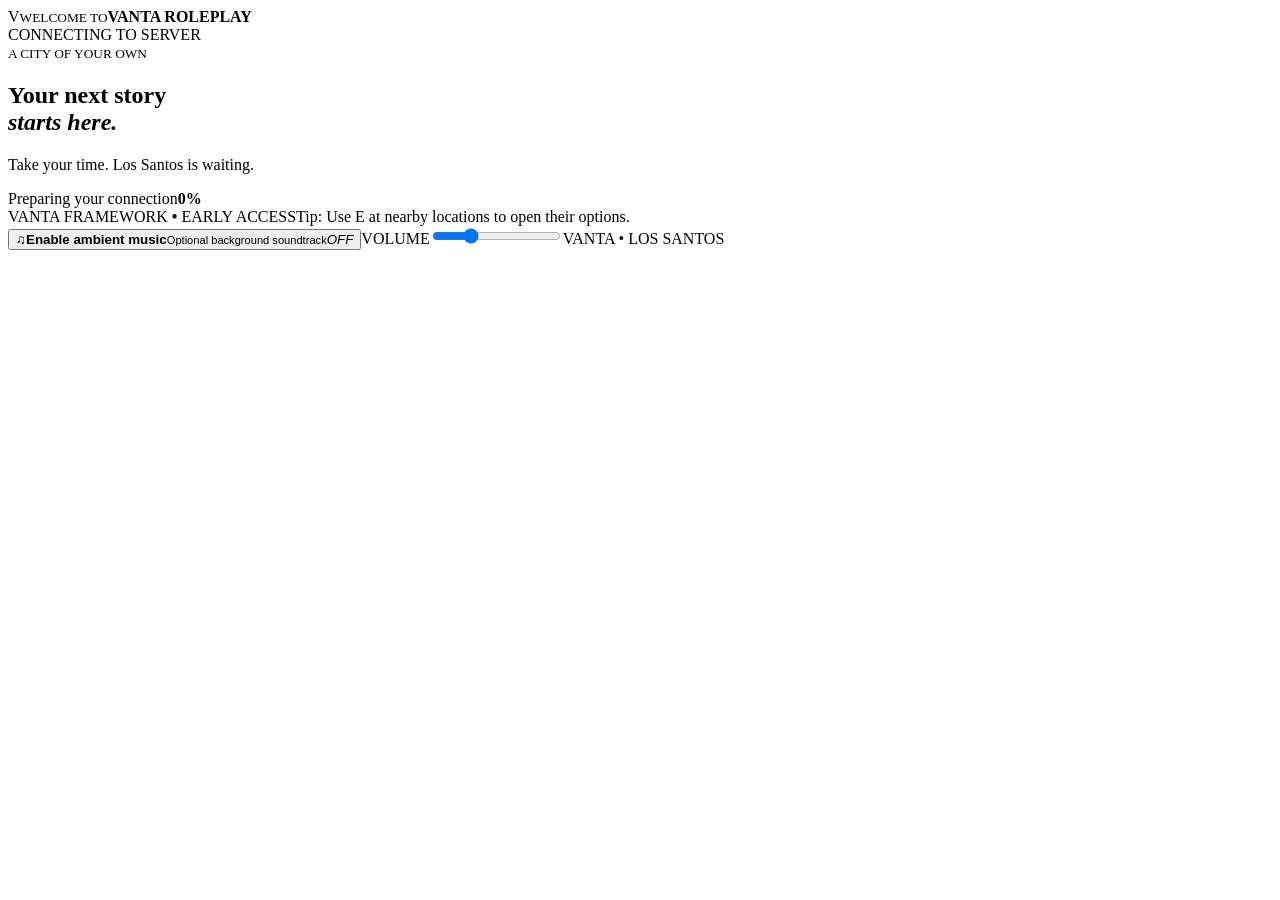
==== vanta-loading/html/index.html @ 1af14640 "Add Vanta branded loading screen with optional ambient music" ====
<!doctype html><html lang="en"><head><meta charset="utf-8"><meta name="viewport" content="width=device-width,initial-scale=1"><title>Vanta Roleplay</title><link rel="stylesheet" href="style.css"></head><body>
<div class="backdrop"><div class="orb orb-one"></div><div class="orb orb-two"></div><div class="grid"></div></div>
<main class="layout">
<header><div class="brand"><span class="mark">V</span><span><small>WELCOME TO</small><strong>VANTA ROLEPLAY</strong></span></div><span class="online"><i></i> CONNECTING TO SERVER</span></header>
<section class="hero"><small class="eyebrow">A CITY OF YOUR OWN</small><h1>Your next story<br><em>starts here.</em></h1><p>Take your time. Los Santos is waiting.</p></section>
<section class="load-card"><div class="load-top"><span id="status">Preparing your connection</span><strong id="percent">0%</strong></div><div class="track"><i id="fill"></i></div><div class="load-bottom"><span>VANTA FRAMEWORK <b>•</b> EARLY ACCESS</span><span id="tip">Tip: Use E at nearby locations to open their options.</span></div></section>
<footer><button id="music"><span class="music-icon">♫</span><span><b id="musicLabel">Enable ambient music</b><small>Optional background soundtrack</small></span><i id="musicToggle">OFF</i></button><label class="volume"><span>VOLUME</span><input id="volume" type="range" min="0" max="100" value="28"></label><span class="version">VANTA • LOS SANTOS</span></footer>
</main><script src="app.js"></script></body></html>
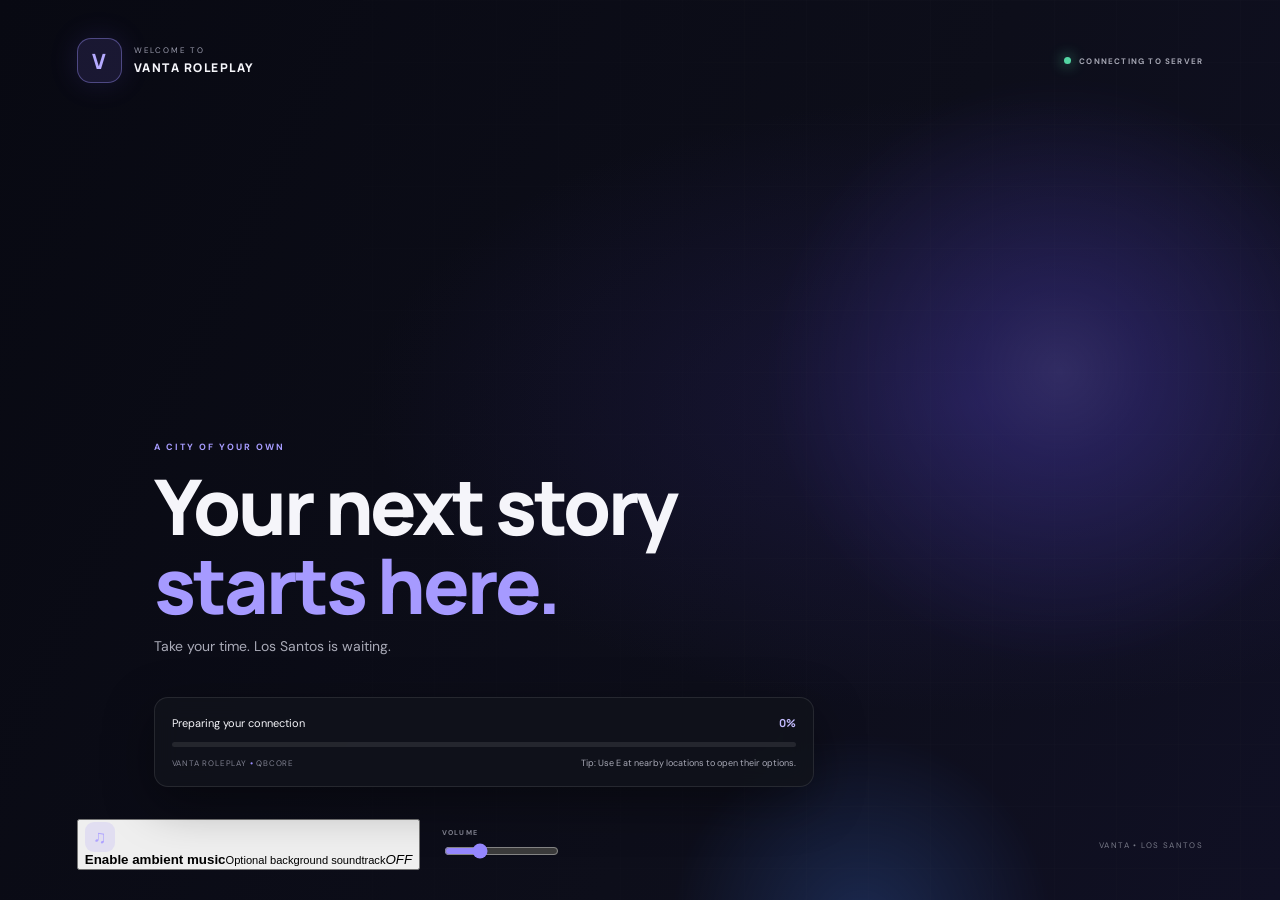
==== commit 894e8e47: "Reset main to a clean QBCore baseline with Vanta UI" ====
--- a/vanta-loading/html/index.html
+++ b/vanta-loading/html/index.html
@@ -3,6 +3,6 @@
 <main class="layout">
 <header><div class="brand"><span class="mark">V</span><span><small>WELCOME TO</small><strong>VANTA ROLEPLAY</strong></span></div><span class="online"><i></i> CONNECTING TO SERVER</span></header>
 <section class="hero"><small class="eyebrow">A CITY OF YOUR OWN</small><h1>Your next story<br><em>starts here.</em></h1><p>Take your time. Los Santos is waiting.</p></section>
-<section class="load-card"><div class="load-top"><span id="status">Preparing your connection</span><strong id="percent">0%</strong></div><div class="track"><i id="fill"></i></div><div class="load-bottom"><span>VANTA FRAMEWORK <b>•</b> EARLY ACCESS</span><span id="tip">Tip: Use E at nearby locations to open their options.</span></div></section>
+<section class="load-card"><div class="load-top"><span id="status">Preparing your connection</span><strong id="percent">0%</strong></div><div class="track"><i id="fill"></i></div><div class="load-bottom"><span>VANTA ROLEPLAY <b>•</b> QBCORE</span><span id="tip">Tip: Use E at nearby locations to open their options.</span></div></section>
 <footer><button id="music"><span class="music-icon">♫</span><span><b id="musicLabel">Enable ambient music</b><small>Optional background soundtrack</small></span><i id="musicToggle">OFF</i></button><label class="volume"><span>VOLUME</span><input id="volume" type="range" min="0" max="100" value="28"></label><span class="version">VANTA • LOS SANTOS</span></footer>
 </main><script src="app.js"></script></body></html>
--- a/vanta-loading/html/style.css
+++ b/vanta-loading/html/style.css
@@ -0,0 +1 @@
+@import url('https://fonts.googleapis.com/css2?family=DM+Sans:wght@400;500;600;700&family=Manrope:wght@500;600;700;800&display=swap');*{box-sizing:border-box}body{margin:0;overflow:hidden;background:#080912;color:#f5f5fa;font:14px 'DM Sans',Arial,sans-serif}.backdrop{position:absolute;inset:0;overflow:hidden;background:radial-gradient(ellipse at 76% 45%,#32287955,transparent 44%),linear-gradient(115deg,#080912 0%,#0d0e1a 60%,#101024 100%)}.grid{position:absolute;inset:0;opacity:.12;background-image:linear-gradient(#ffffff12 1px,transparent 1px),linear-gradient(90deg,#ffffff12 1px,transparent 1px);background-size:62px 62px;mask-image:linear-gradient(90deg,transparent,#000 60%)}.orb{position:absolute;border-radius:50%;filter:blur(2px);opacity:.22}.orb-one{width:600px;height:600px;right:-80px;top:8%;background:radial-gradient(circle,#8b7bff 0%,#5747ca 20%,transparent 70%)}.orb-two{width:400px;height:400px;right:17%;bottom:-25%;background:radial-gradient(circle,#4a87ff 0%,transparent 68%)}.layout{position:relative;z-index:1;min-height:100vh;padding:38px 6vw 30px;display:flex;flex-direction:column}header,footer,.brand,.online,.load-top,.load-bottom{display:flex;align-items:center;justify-content:space-between}header{width:100%}.brand{justify-content:flex-start;gap:12px}.mark{display:grid;place-items:center;width:45px;height:45px;border:1px solid #9d91ff66;border-radius:14px;background:#8b7bff22;color:#b5aaff;font:800 21px Manrope;box-shadow:0 0 30px #806aff22}.brand>span:last-child{display:grid;gap:4px}.brand small{color:#9b9cad;font-size:8px;letter-spacing:1.8px}.brand strong{font:800 12px Manrope;letter-spacing:1.5px}.online{gap:8px;color:#a4a5b2;font-size:8px;font-weight:700;letter-spacing:1.2px}.online i{width:7px;height:7px;border-radius:50%;background:#54d6a3;box-shadow:0 0 14px #54d6a3;animation:pulse 1.7s infinite}.hero{margin:auto 0 42px 6vw}.eyebrow{color:#a79cff;font-size:9px;font-weight:700;letter-spacing:2px}.hero h1{margin:13px 0;font:800 clamp(44px,6vw,78px)/1.02 Manrope;letter-spacing:-3px}.hero h1 em{color:#a69aff;font-style:normal}.hero p{margin:0;color:#a9aab7;font-size:14px}.load-card{width:min(660px,80vw);margin-left:6vw;padding:17px;border:1px solid #ffffff18;border-radius:14px;background:#11131bdd;box-shadow:0 15px 50px #0006;backdrop-filter:blur(12px)}.load-top{font-size:11px}.load-top strong{color:#c4bcff;font:700 11px Manrope}.track{height:5px;margin:12px 0 10px;border-radius:8px;background:#ffffff16;overflow:hidden}.track i{display:block;width:0;height:100%;border-radius:inherit;background:linear-gradient(90deg,#6557d5,#a99eff);box-shadow:0 0 14px #8b7bff88;transition:width .25s}.load-bottom{gap:15px;color:#7f8090;font-size:8px;letter-spacing:.8px}.load-bottom b{color:#9b8dff}.load-bottom span:last-child{max-width:65%;text-align:right;color:#a8a9b6;font-size:9px;letter-spacing:0}footer{margin-top:32px;justify-content:flex-start;gap:22px}.music{display:flex;align-items:center;gap:10px;padding:9px 12px;border:1px solid #ffffff18;border-radius:11px;background:#ffffff08;color:#fff;text-align:left;cursor:pointer}.music-icon{display:grid;place-items:center;width:30px;height:30px;border-radius:9px;background:#8b7bff24;color:#afa3ff;font-size:18px}.music span:nth-child(2){display:grid;gap:3px}.music b{font-size:9px}.music small{color:#858694;font-size:8px}.music>i{margin-left:7px;color:#9b9cab;font-size:8px;font-style:normal;letter-spacing:1px}.music.on{border-color:#9689ff55}.music.on>i{color:#6ce4b5}.volume{display:grid;gap:4px;color:#858694;font-size:7px;font-weight:700;letter-spacing:1.1px}.volume input{width:115px;accent-color:#9688ff}.version{margin-left:auto;color:#777987;font-size:8px;letter-spacing:1.4px}@keyframes pulse{50%{opacity:.45;box-shadow:0 0 4px #54d6a3}}@media(max-width:700px){.layout{padding:22px 5vw}.hero,.load-card{margin-left:0}.hero{margin-bottom:26px}.load-card{width:100%}.load-bottom{align-items:flex-start;flex-direction:column}.load-bottom span:last-child{max-width:none;text-align:left}footer{flex-wrap:wrap;gap:12px}.version{width:100%;margin:6px 0 0}}
